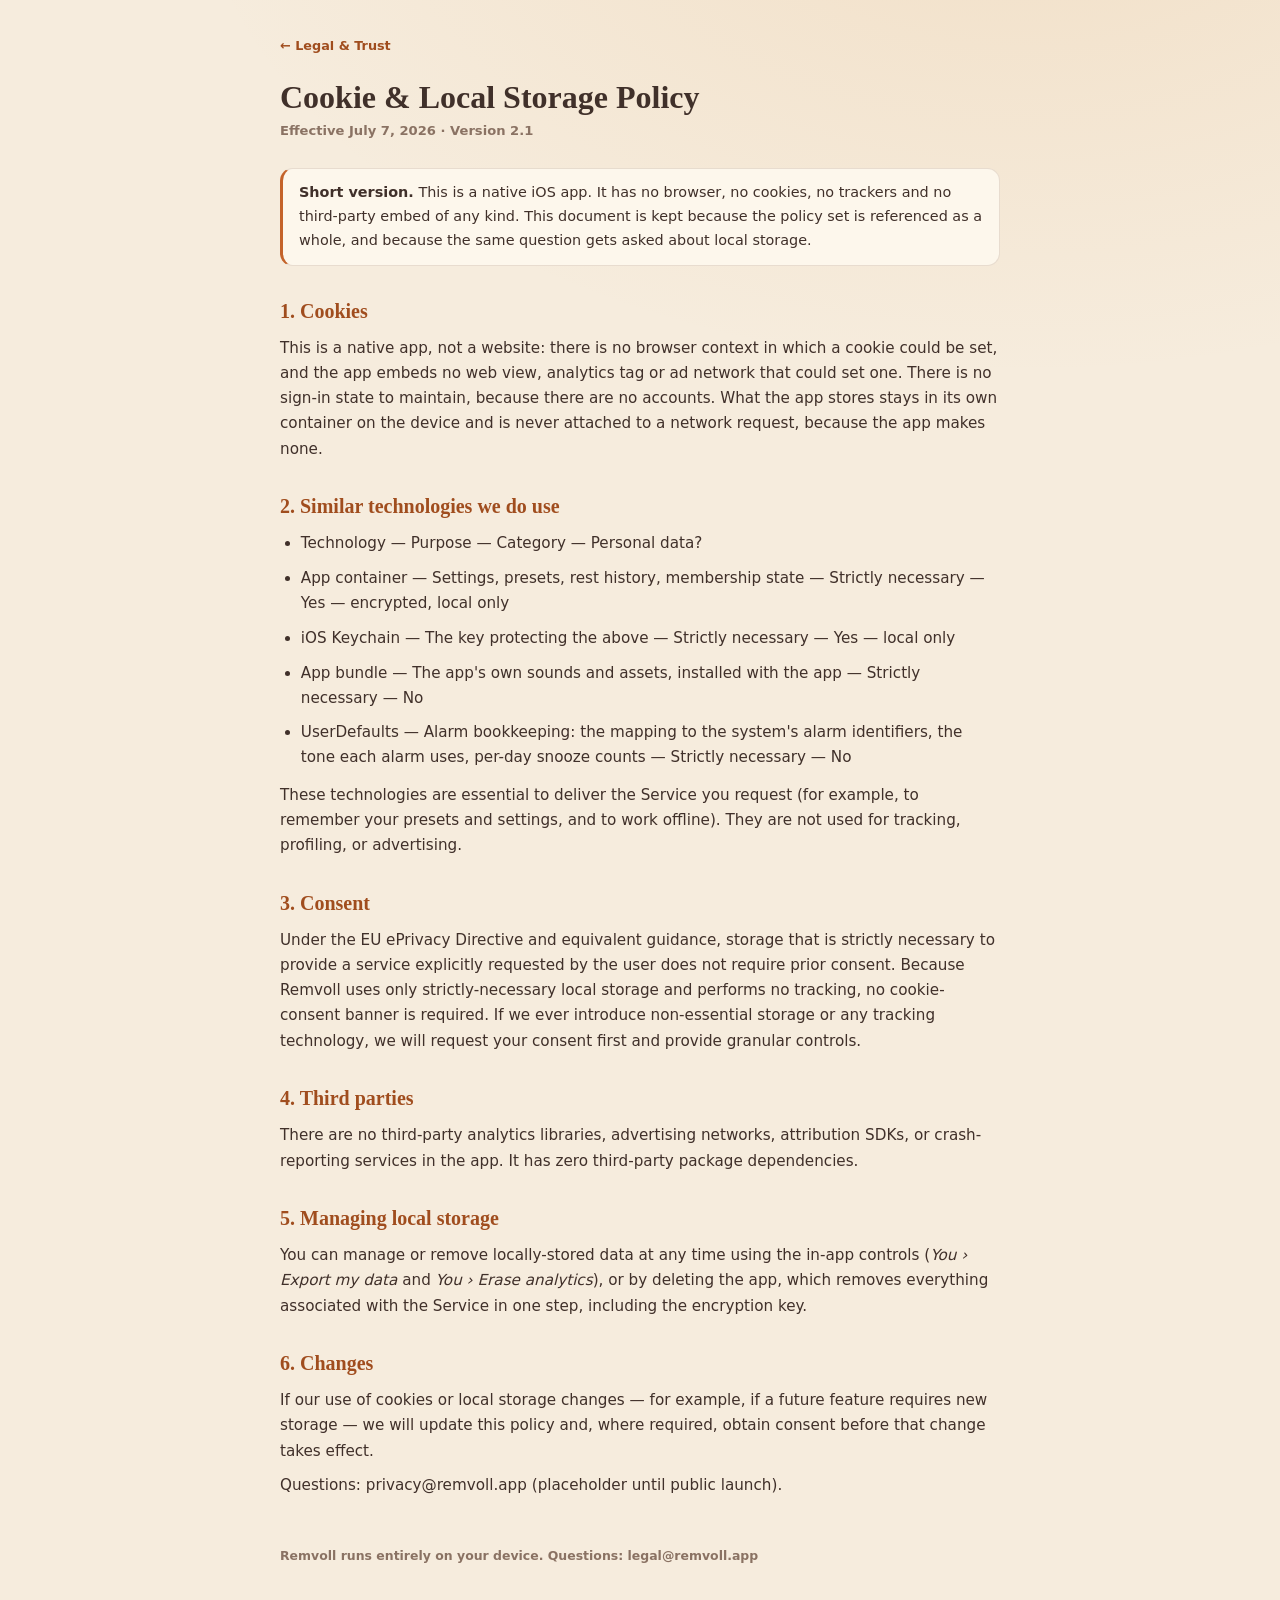
==== cookies.html @ 2e58b187 "Remvoll legal documents, generated from the app's bundled text Published so App Store Connect has a " ====
<!DOCTYPE html>
<html lang="en">
<head>
<meta charset="UTF-8"><meta name="viewport" content="width=device-width, initial-scale=1">
<title>Remvoll &mdash; Storage Policy</title>
<meta name="description" content="Remvoll Storage Policy. Remvoll is a local-first iOS sleep-sound app: no accounts, no tracking, and nothing leaves your device.">
<link rel="stylesheet" href="legal.css"><link rel="icon" href="icon.svg">
</head>
<!-- GENERATED by ios/Tools/gen-legal-web.py from ios/Remvoll/Legal/Legal.swift.
     Do not edit this file: edit the Swift source and re-run, so the text the
     app shows and the text linked from App Store Connect cannot disagree. -->
<body><main>
  <div class="crumb"><a href="index.html">&larr; Legal &amp; Trust</a></div>
  <h1>Cookie &amp; Local Storage Policy</h1>
  <p class="updated">Effective July 7, 2026 · Version 2.1</p>
  <div class="note"><strong>Short version.</strong> This is a native iOS app. It has no browser, no cookies, no trackers and no third-party embed of any kind. This document is kept because the policy set is referenced as a whole, and because the same question gets asked about local storage.</div>
  <h2>1. Cookies</h2>
  <p>This is a native app, not a website: there is no browser context in which a cookie could be set, and the app embeds no web view, analytics tag or ad network that could set one. There is no sign-in state to maintain, because there are no accounts. What the app stores stays in its own container on the device and is never attached to a network request, because the app makes none.</p>
  <h2>2. Similar technologies we do use</h2>
  <ul>
    <li>Technology — Purpose — Category — Personal data?</li>
    <li>App container — Settings, presets, rest history, membership state — Strictly necessary — Yes — encrypted, local only</li>
    <li>iOS Keychain — The key protecting the above — Strictly necessary — Yes — local only</li>
    <li>App bundle — The app's own sounds and assets, installed with the app — Strictly necessary — No</li>
    <li>UserDefaults — Alarm bookkeeping: the mapping to the system's alarm identifiers, the tone each alarm uses, per-day snooze counts — Strictly necessary — No</li>
  </ul>
  <p>These technologies are essential to deliver the Service you request (for example, to remember your presets and settings, and to work offline). They are not used for tracking, profiling, or advertising.</p>
  <h2>3. Consent</h2>
  <p>Under the EU ePrivacy Directive and equivalent guidance, storage that is strictly necessary to provide a service explicitly requested by the user does not require prior consent. Because Remvoll uses only strictly-necessary local storage and performs no tracking, no cookie-consent banner is required. If we ever introduce non-essential storage or any tracking technology, we will request your consent first and provide granular controls.</p>
  <h2>4. Third parties</h2>
  <p>There are no third-party analytics libraries, advertising networks, attribution SDKs, or crash-reporting services in the app. It has zero third-party package dependencies.</p>
  <h2>5. Managing local storage</h2>
  <p>You can manage or remove locally-stored data at any time using the in-app controls (<em>You › Export my data</em> and <em>You › Erase analytics</em>), or by deleting the app, which removes everything associated with the Service in one step, including the encryption key.</p>
  <h2>6. Changes</h2>
  <p>If our use of cookies or local storage changes — for example, if a future feature requires new storage — we will update this policy and, where required, obtain consent before that change takes effect.</p>
  <p>Questions: privacy@remvoll.app (placeholder until public launch).</p>
  <footer>Remvoll runs entirely on your device. Questions: legal@remvoll.app</footer>
</main></body>
</html>
---- legal.css ----
/* ANES legal pages — same warm language as the app, tuned for reading. */
@font-face {
  font-family: 'Fraunces';
  src: url('../assets/fonts/fraunces-var.woff2') format('woff2');
  font-weight: 100 900;
  font-display: swap;
}
@font-face {
  font-family: 'Nunito';
  src: url('../assets/fonts/nunito-var.woff2') format('woff2');
  font-weight: 200 1000;
  font-display: swap;
}
:root {
  --paper: #f6ecdd;
  --card: #fdf7ec;
  --ink: #40302a;
  --soft: #8a7263;
  --ember: #c4632a;
  --ember-deep: #a04d1e;
  --line: rgba(122, 84, 58, 0.16);
}
* { box-sizing: border-box; margin: 0; padding: 0; }
body {
  font-family: 'Nunito', system-ui, sans-serif;
  background: radial-gradient(120% 60% at 80% -10%, rgba(217,154,78,0.16), transparent 55%), var(--paper);
  color: var(--ink);
  line-height: 1.65;
  padding: 2.2rem 1.2rem 4rem;
}
main { max-width: 720px; margin: 0 auto; }
.crumb { font-size: 0.8rem; font-weight: 800; margin-bottom: 1.4rem; }
.crumb a { color: var(--ember-deep); text-decoration: none; }
h1 {
  font-family: 'Fraunces', Georgia, serif;
  font-weight: 560;
  font-size: 2rem;
  line-height: 1.15;
  margin-bottom: 0.3rem;
}
.updated { color: var(--soft); font-size: 0.82rem; font-weight: 700; margin-bottom: 1.6rem; }
h2 {
  font-family: 'Fraunces', Georgia, serif;
  font-weight: 560;
  font-size: 1.25rem;
  margin: 1.8rem 0 0.5rem;
  color: var(--ember-deep);
}
h3 { font-size: 1rem; margin: 1.2rem 0 0.35rem; }
p, li { font-size: 0.95rem; color: var(--ink); margin-bottom: 0.6rem; }
ul, ol { padding-left: 1.3rem; margin-bottom: 0.8rem; }
strong { font-weight: 800; }
.note {
  background: var(--card);
  border: 1px solid var(--line);
  border-left: 3px solid var(--ember);
  border-radius: 0.8rem;
  padding: 0.8rem 1rem;
  margin: 1rem 0;
  font-size: 0.9rem;
}
a { color: var(--ember-deep); }
table { border-collapse: collapse; width: 100%; margin: 0.8rem 0; font-size: 0.88rem; }
th, td { text-align: left; padding: 0.5rem 0.65rem; border-bottom: 1px solid var(--line); vertical-align: top; }
th { font-weight: 800; color: var(--soft); font-size: 0.78rem; text-transform: uppercase; letter-spacing: 0.06em; }
.docgrid { display: grid; gap: 0.7rem; margin-top: 1.4rem; }
.docgrid a {
  display: block;
  background: var(--card);
  border: 1px solid var(--line);
  border-radius: 1rem;
  padding: 1rem 1.15rem;
  text-decoration: none;
  color: var(--ink);
  font-weight: 700;
  transition: border-color 160ms;
}
.docgrid a:hover { border-color: var(--ember); }
.docgrid small { display: block; color: var(--soft); font-weight: 600; margin-top: 0.15rem; }
footer { margin-top: 3rem; color: var(--soft); font-size: 0.78rem; font-weight: 700; }
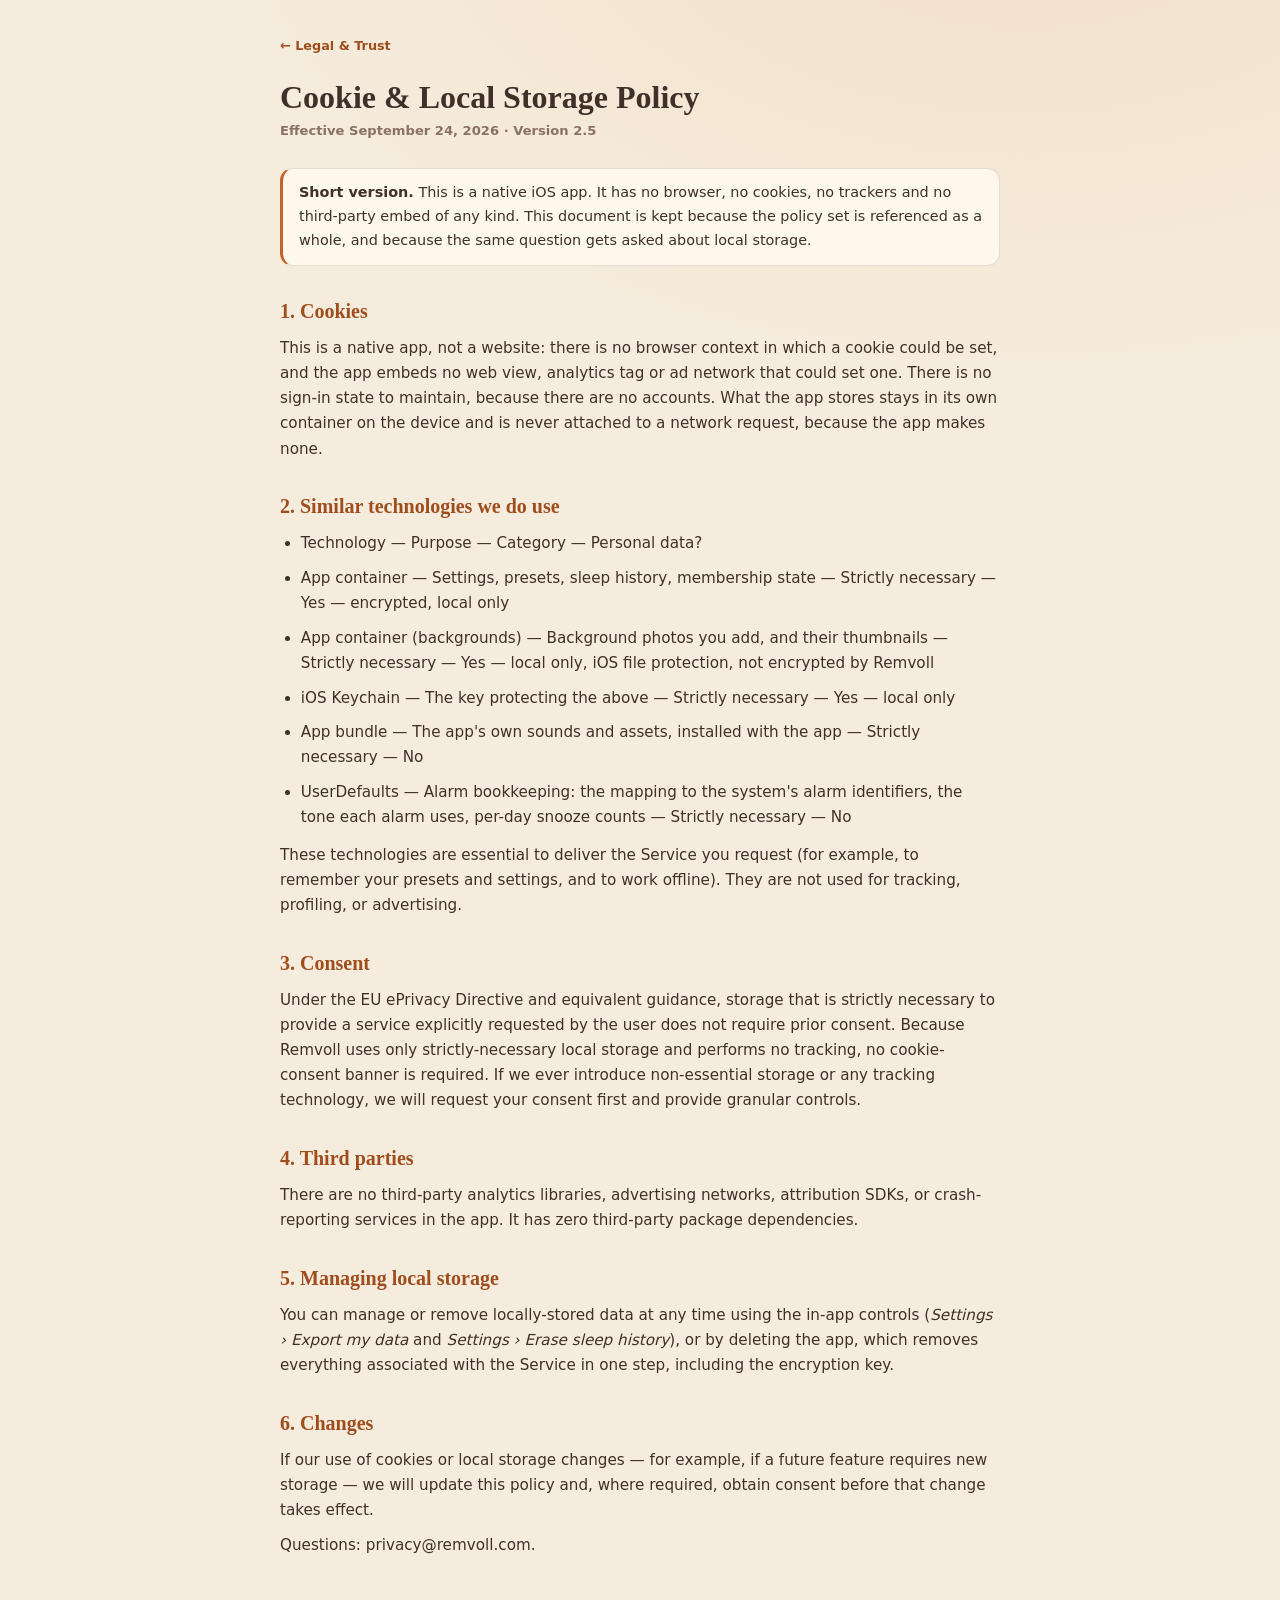
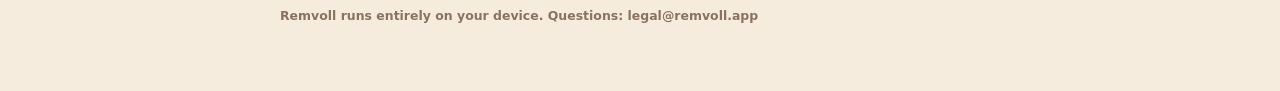
==== commit b64f662f: "Legal documents 2.5 Trials renew into paid plans (stated plainly); Health data also feeds the Sleep " ====
--- a/cookies.html
+++ b/cookies.html
@@ -12,14 +12,15 @@
 <body><main>
   <div class="crumb"><a href="index.html">&larr; Legal &amp; Trust</a></div>
   <h1>Cookie &amp; Local Storage Policy</h1>
-  <p class="updated">Effective July 7, 2026 · Version 2.1</p>
+  <p class="updated">Effective September 24, 2026 · Version 2.5</p>
   <div class="note"><strong>Short version.</strong> This is a native iOS app. It has no browser, no cookies, no trackers and no third-party embed of any kind. This document is kept because the policy set is referenced as a whole, and because the same question gets asked about local storage.</div>
   <h2>1. Cookies</h2>
   <p>This is a native app, not a website: there is no browser context in which a cookie could be set, and the app embeds no web view, analytics tag or ad network that could set one. There is no sign-in state to maintain, because there are no accounts. What the app stores stays in its own container on the device and is never attached to a network request, because the app makes none.</p>
   <h2>2. Similar technologies we do use</h2>
   <ul>
     <li>Technology — Purpose — Category — Personal data?</li>
-    <li>App container — Settings, presets, rest history, membership state — Strictly necessary — Yes — encrypted, local only</li>
+    <li>App container — Settings, presets, sleep history, membership state — Strictly necessary — Yes — encrypted, local only</li>
+    <li>App container (backgrounds) — Background photos you add, and their thumbnails — Strictly necessary — Yes — local only, iOS file protection, not encrypted by Remvoll</li>
     <li>iOS Keychain — The key protecting the above — Strictly necessary — Yes — local only</li>
     <li>App bundle — The app's own sounds and assets, installed with the app — Strictly necessary — No</li>
     <li>UserDefaults — Alarm bookkeeping: the mapping to the system's alarm identifiers, the tone each alarm uses, per-day snooze counts — Strictly necessary — No</li>
@@ -30,10 +31,10 @@
   <h2>4. Third parties</h2>
   <p>There are no third-party analytics libraries, advertising networks, attribution SDKs, or crash-reporting services in the app. It has zero third-party package dependencies.</p>
   <h2>5. Managing local storage</h2>
-  <p>You can manage or remove locally-stored data at any time using the in-app controls (<em>You › Export my data</em> and <em>You › Erase analytics</em>), or by deleting the app, which removes everything associated with the Service in one step, including the encryption key.</p>
+  <p>You can manage or remove locally-stored data at any time using the in-app controls (<em>Settings › Export my data</em> and <em>Settings › Erase sleep history</em>), or by deleting the app, which removes everything associated with the Service in one step, including the encryption key.</p>
   <h2>6. Changes</h2>
   <p>If our use of cookies or local storage changes — for example, if a future feature requires new storage — we will update this policy and, where required, obtain consent before that change takes effect.</p>
-  <p>Questions: privacy@remvoll.app (placeholder until public launch).</p>
+  <p>Questions: privacy@remvoll.com.</p>
   <footer>Remvoll runs entirely on your device. Questions: legal@remvoll.app</footer>
 </main></body>
 </html>
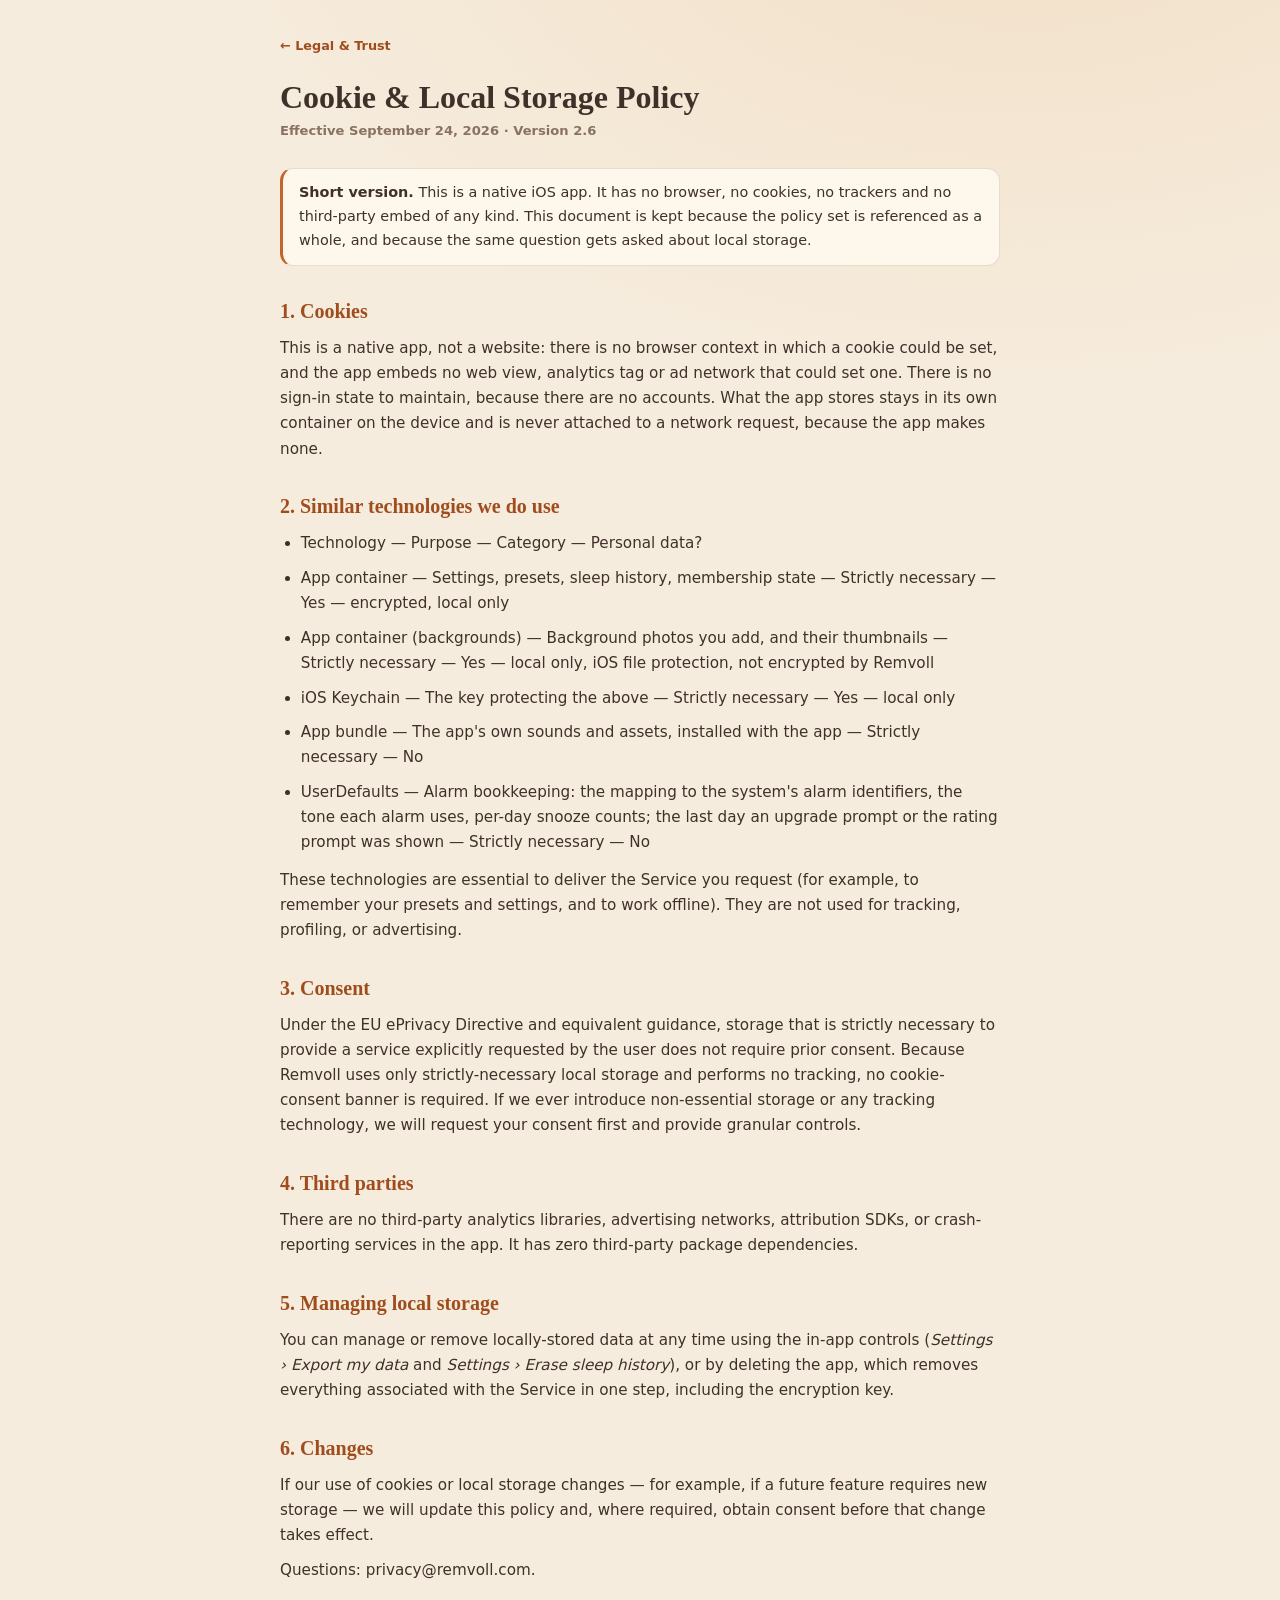
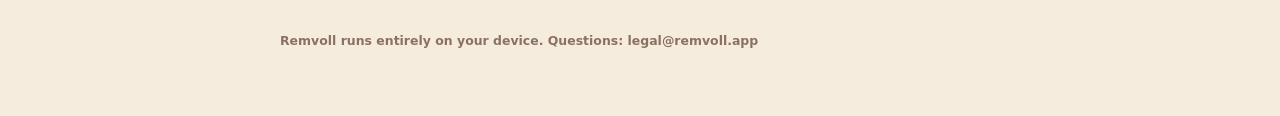
==== commit a366d9d9: "Legal documents 2.6 One subscription group (one free trial per Apple Account), the trial reminder, w" ====
--- a/cookies.html
+++ b/cookies.html
@@ -12,7 +12,7 @@
 <body><main>
   <div class="crumb"><a href="index.html">&larr; Legal &amp; Trust</a></div>
   <h1>Cookie &amp; Local Storage Policy</h1>
-  <p class="updated">Effective September 24, 2026 · Version 2.5</p>
+  <p class="updated">Effective September 24, 2026 · Version 2.6</p>
   <div class="note"><strong>Short version.</strong> This is a native iOS app. It has no browser, no cookies, no trackers and no third-party embed of any kind. This document is kept because the policy set is referenced as a whole, and because the same question gets asked about local storage.</div>
   <h2>1. Cookies</h2>
   <p>This is a native app, not a website: there is no browser context in which a cookie could be set, and the app embeds no web view, analytics tag or ad network that could set one. There is no sign-in state to maintain, because there are no accounts. What the app stores stays in its own container on the device and is never attached to a network request, because the app makes none.</p>
@@ -23,7 +23,7 @@
     <li>App container (backgrounds) — Background photos you add, and their thumbnails — Strictly necessary — Yes — local only, iOS file protection, not encrypted by Remvoll</li>
     <li>iOS Keychain — The key protecting the above — Strictly necessary — Yes — local only</li>
     <li>App bundle — The app's own sounds and assets, installed with the app — Strictly necessary — No</li>
-    <li>UserDefaults — Alarm bookkeeping: the mapping to the system's alarm identifiers, the tone each alarm uses, per-day snooze counts — Strictly necessary — No</li>
+    <li>UserDefaults — Alarm bookkeeping: the mapping to the system's alarm identifiers, the tone each alarm uses, per-day snooze counts; the last day an upgrade prompt or the rating prompt was shown — Strictly necessary — No</li>
   </ul>
   <p>These technologies are essential to deliver the Service you request (for example, to remember your presets and settings, and to work offline). They are not used for tracking, profiling, or advertising.</p>
   <h2>3. Consent</h2>
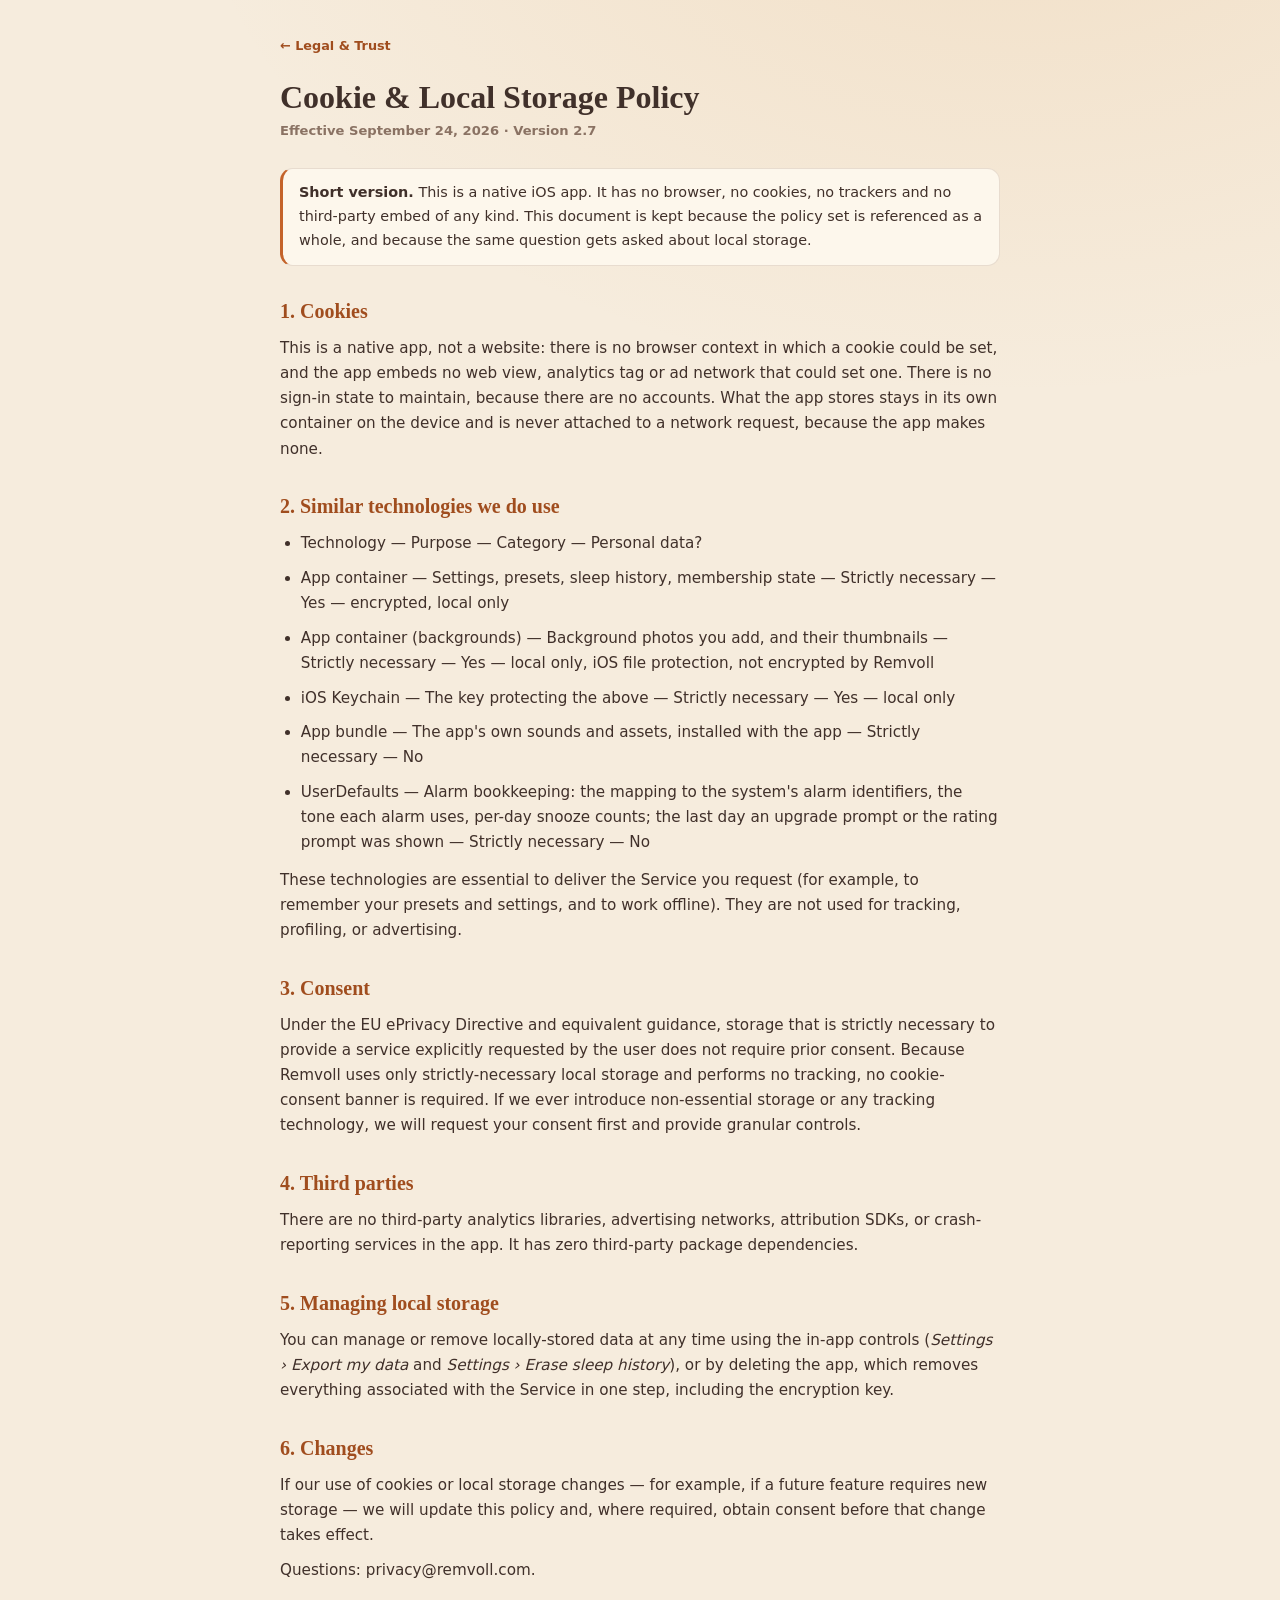
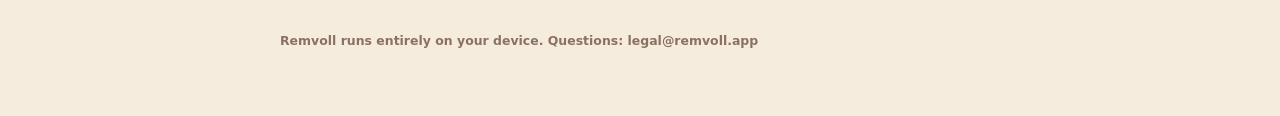
==== commit c5123249: "Legal documents 2.7 Overnight Health readings (HRV, breathing rate, blood oxygen, wrist temperature)" ====
--- a/cookies.html
+++ b/cookies.html
@@ -12,7 +12,7 @@
 <body><main>
   <div class="crumb"><a href="index.html">&larr; Legal &amp; Trust</a></div>
   <h1>Cookie &amp; Local Storage Policy</h1>
-  <p class="updated">Effective September 24, 2026 · Version 2.6</p>
+  <p class="updated">Effective September 24, 2026 · Version 2.7</p>
   <div class="note"><strong>Short version.</strong> This is a native iOS app. It has no browser, no cookies, no trackers and no third-party embed of any kind. This document is kept because the policy set is referenced as a whole, and because the same question gets asked about local storage.</div>
   <h2>1. Cookies</h2>
   <p>This is a native app, not a website: there is no browser context in which a cookie could be set, and the app embeds no web view, analytics tag or ad network that could set one. There is no sign-in state to maintain, because there are no accounts. What the app stores stays in its own container on the device and is never attached to a network request, because the app makes none.</p>
